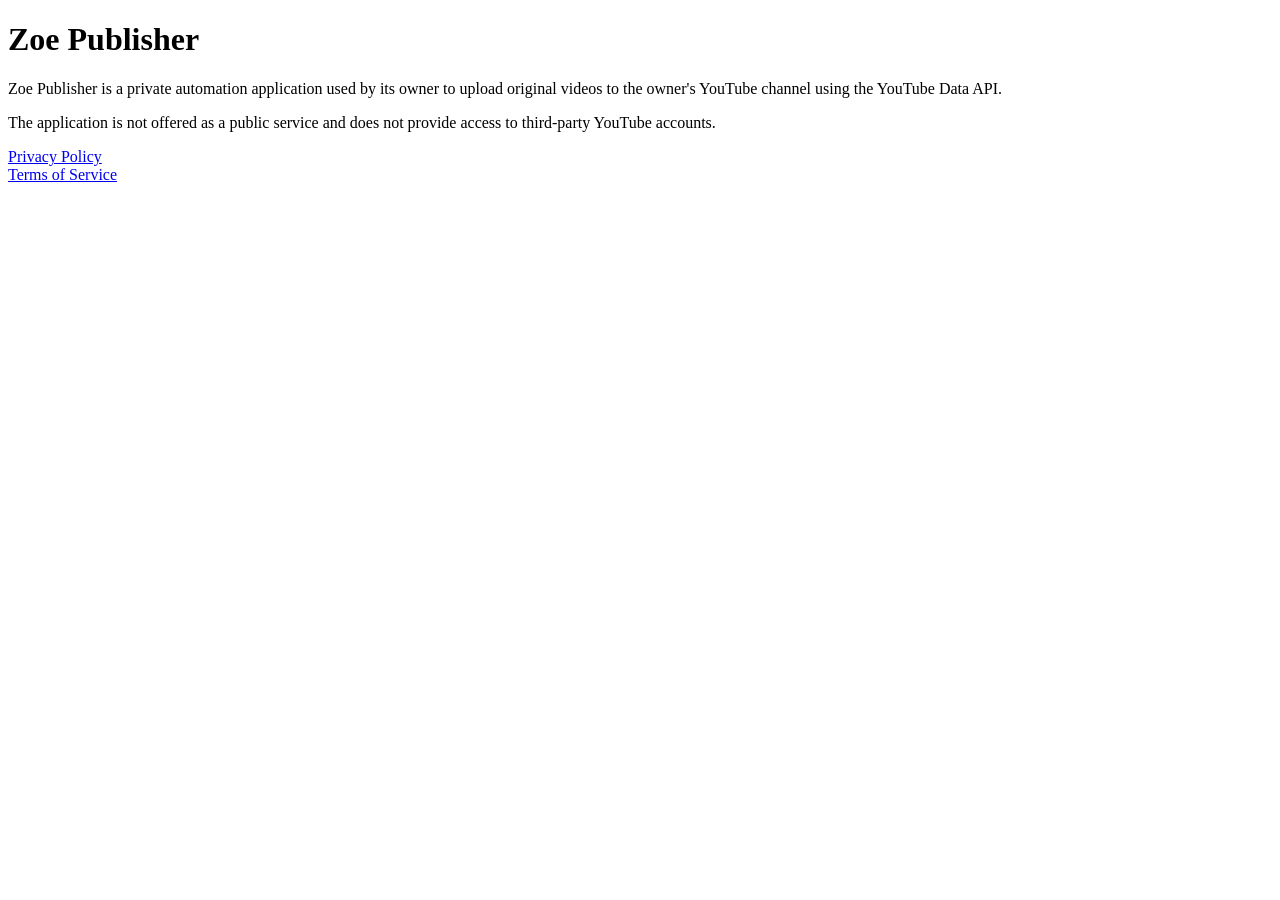
==== index.html @ 76211de9 "Create index.html" ====
<!doctype html>
<html lang="en">
<head>
  <meta charset="utf-8">
  <title>Zoe Publisher</title>
</head>
<body>
  <h1>Zoe Publisher</h1>

  <p>
    Zoe Publisher is a private automation application used by its owner
    to upload original videos to the owner's YouTube channel using the
    YouTube Data API.
  </p>

  <p>
    The application is not offered as a public service and does not provide
    access to third-party YouTube accounts.
  </p>

  <p>
    <a href="/privacy.html">Privacy Policy</a><br>
    <a href="/terms.html">Terms of Service</a>
  </p>
</body>
</html>
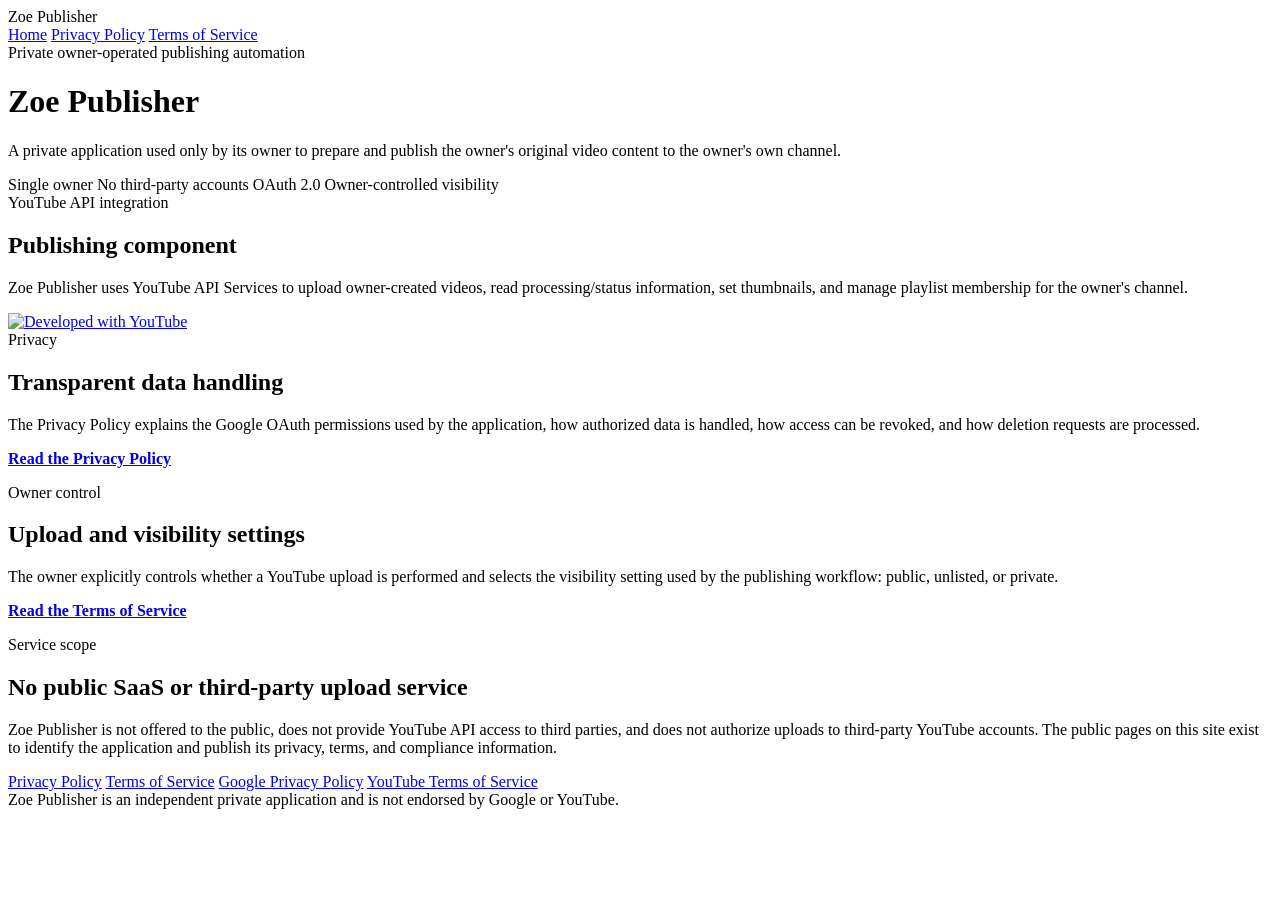
==== commit 21435d4c: "docs: strengthen homepage for YouTube API audit" ====
--- a/index.html
+++ b/index.html
@@ -2,25 +2,81 @@
 <html lang="en">
 <head>
   <meta charset="utf-8">
+  <meta name="viewport" content="width=device-width, initial-scale=1">
+  <meta name="robots" content="noindex, nofollow">
   <title>Zoe Publisher</title>
+  <link rel="stylesheet" href="/style.css">
 </head>
 <body>
-  <h1>Zoe Publisher</h1>
+<header>
+  <div class="wrap nav">
+    <div class="brand">Zoe Publisher</div>
+    <nav aria-label="Primary">
+      <a href="/">Home</a>
+      <a href="/privacy.html">Privacy Policy</a>
+      <a href="/terms.html">Terms of Service</a>
+    </nav>
+  </div>
+</header>
+<main>
+  <div class="wrap">
+    <div class="hero">
+      <div class="card">
+        <div class="kicker">Private owner-operated publishing automation</div>
+        <h1>Zoe Publisher</h1>
+        <p class="lead">A private application used only by its owner to prepare and publish the owner's original video content to the owner's own channel.</p>
+        <div class="badges">
+          <span class="badge">Single owner</span>
+          <span class="badge">No third-party accounts</span>
+          <span class="badge">OAuth 2.0</span>
+          <span class="badge">Owner-controlled visibility</span>
+        </div>
+      </div>
 
-  <p>
-    Zoe Publisher is a private automation application used by its owner
-    to upload original videos to the owner's YouTube channel using the
-    YouTube Data API.
-  </p>
+      <div class="card integration">
+        <div>
+          <div class="kicker">YouTube API integration</div>
+          <h2>Publishing component</h2>
+          <p>Zoe Publisher uses YouTube API Services to upload owner-created videos, read processing/status information, set thumbnails, and manage playlist membership for the owner's channel.</p>
+        </div>
+        <a class="integration-logo" href="https://www.youtube.com/" aria-label="Open YouTube">
+          <img src="https://developers.google.com/static/youtube/images/developed-with-youtube-sentence-case-light.png" alt="Developed with YouTube">
+        </a>
+      </div>
+    </div>
 
-  <p>
-    The application is not offered as a public service and does not provide
-    access to third-party YouTube accounts.
-  </p>
+    <section class="grid">
+      <div class="card">
+        <div class="kicker">Privacy</div>
+        <h2>Transparent data handling</h2>
+        <p>The Privacy Policy explains the Google OAuth permissions used by the application, how authorized data is handled, how access can be revoked, and how deletion requests are processed.</p>
+        <p><a href="/privacy.html"><strong>Read the Privacy Policy</strong></a></p>
+      </div>
+      <div class="card">
+        <div class="kicker">Owner control</div>
+        <h2>Upload and visibility settings</h2>
+        <p>The owner explicitly controls whether a YouTube upload is performed and selects the visibility setting used by the publishing workflow: public, unlisted, or private.</p>
+        <p><a href="/terms.html"><strong>Read the Terms of Service</strong></a></p>
+      </div>
+    </section>
 
-  <p>
-    <a href="/privacy.html">Privacy Policy</a><br>
-    <a href="/terms.html">Terms of Service</a>
-  </p>
+    <section class="card">
+      <div class="kicker">Service scope</div>
+      <h2>No public SaaS or third-party upload service</h2>
+      <p>Zoe Publisher is not offered to the public, does not provide YouTube API access to third parties, and does not authorize uploads to third-party YouTube accounts. The public pages on this site exist to identify the application and publish its privacy, terms, and compliance information.</p>
+    </section>
+  </div>
+</main>
+<footer>
+  <div class="wrap">
+    <div class="links">
+      <a href="/privacy.html">Privacy Policy</a>
+      <a href="/terms.html">Terms of Service</a>
+      <a href="https://policies.google.com/privacy">Google Privacy Policy</a>
+      <a href="https://www.youtube.com/t/terms">YouTube Terms of Service</a>
+    </div>
+    <div>Zoe Publisher is an independent private application and is not endorsed by Google or YouTube.</div>
+  </div>
+</footer>
 </body>
 </html>
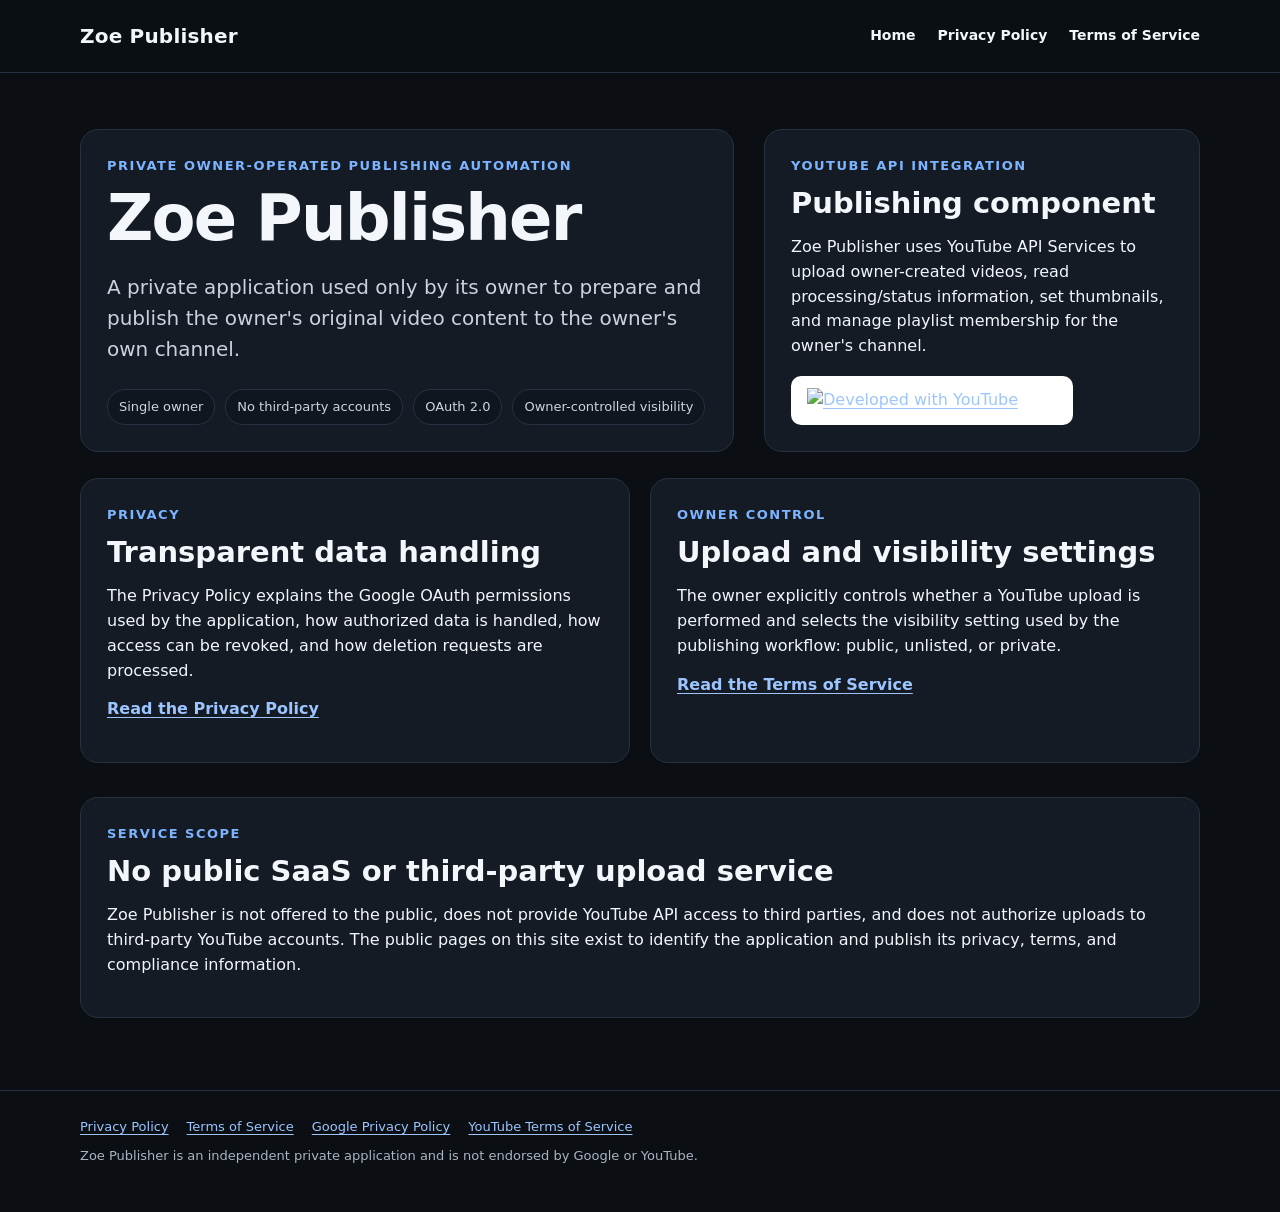
==== commit 86ebb2ad: "fix: use visible official YouTube branding on audit homepage" ====
--- a/index.html
+++ b/index.html
@@ -40,7 +40,7 @@
           <p>Zoe Publisher uses YouTube API Services to upload owner-created videos, read processing/status information, set thumbnails, and manage playlist membership for the owner's channel.</p>
         </div>
         <a class="integration-logo" href="https://www.youtube.com/" aria-label="Open YouTube">
-          <img src="https://developers.google.com/static/youtube/images/developed-with-youtube-sentence-case-light.png" alt="Developed with YouTube">
+          <img src="https://developers.google.com/static/youtube/images/developed-with-youtube-sentence-case-dark.png" alt="Developed with YouTube">
         </a>
       </div>
     </div>
--- a/style.css
+++ b/style.css
@@ -0,0 +1,65 @@
+:root {
+  --bg: #0b0f14;
+  --panel: #141b24;
+  --panel2: #10161e;
+  --text: #f3f6fa;
+  --muted: #a9b4c2;
+  --line: #263241;
+  --accent: #7db4ff;
+  --ok: #8bd0a8;
+  --warn: #f4cd7a;
+}
+* { box-sizing: border-box; }
+html { color-scheme: dark; }
+body {
+  margin: 0;
+  background: var(--bg);
+  color: var(--text);
+  font-family: Inter, ui-sans-serif, system-ui, -apple-system, BlinkMacSystemFont, "Segoe UI", Arial, sans-serif;
+  line-height: 1.55;
+}
+a { color: #9cc5ff; text-underline-offset: 3px; }
+.wrap { width: min(1120px, calc(100% - 48px)); margin: 0 auto; }
+header { border-bottom: 1px solid var(--line); background: rgba(11,15,20,.96); }
+.nav { min-height: 72px; display: flex; align-items: center; justify-content: space-between; gap: 24px; }
+.brand { font-weight: 800; letter-spacing: .2px; font-size: 20px; }
+nav { display: flex; gap: 22px; align-items: center; }
+nav a { color: var(--text); text-decoration: none; font-weight: 650; font-size: 14px; }
+main { padding: 56px 0 72px; }
+.hero { display: grid; grid-template-columns: 1.2fr .8fr; gap: 30px; align-items: stretch; }
+h1 { font-size: clamp(42px, 5vw, 66px); line-height: 1.03; margin: 0 0 20px; letter-spacing: -1.8px; }
+h2 { font-size: 29px; line-height: 1.2; margin: 0 0 14px; }
+h3 { font-size: 20px; margin: 0 0 10px; }
+p { margin: 0 0 14px; }
+.lead { font-size: 20px; color: #c9d3df; max-width: 760px; }
+.card { background: var(--panel); border: 1px solid var(--line); border-radius: 18px; padding: 26px; }
+.integration { display: flex; flex-direction: column; justify-content: space-between; min-height: 292px; }
+.integration-logo { display: inline-flex; align-items: center; background: #fff; border-radius: 10px; padding: 12px 16px; width: fit-content; }
+.integration-logo img { width: 250px; height: auto; display: block; }
+.kicker { color: var(--accent); font-size: 13px; font-weight: 800; letter-spacing: 1.5px; text-transform: uppercase; margin-bottom: 10px; }
+.badges { display: flex; flex-wrap: wrap; gap: 10px; margin-top: 24px; }
+.badge { border: 1px solid var(--line); border-radius: 999px; padding: 7px 11px; color: #cbd5e1; font-size: 13px; background: var(--panel2); }
+.grid { display: grid; grid-template-columns: repeat(2, minmax(0,1fr)); gap: 20px; margin-top: 26px; }
+section { margin-top: 34px; }
+ul { margin: 10px 0 4px 22px; padding: 0; }
+li { margin: 7px 0; }
+.compliance { border-left: 4px solid var(--ok); }
+.compliance-summary { margin-top: 20px; }
+.summary-grid { display: grid; grid-template-columns: repeat(2, minmax(0, 1fr)); gap: 12px; }
+.summary-item { padding: 14px 16px; background: var(--panel2); border: 1px solid var(--line); border-radius: 12px; font-size: 14px; }
+.summary-item strong { display: block; color: #eef5fb; margin-bottom: 3px; }
+.note { color: var(--muted); font-size: 14px; }
+.code { font-family: ui-monospace, SFMono-Regular, Menlo, Consolas, monospace; font-size: 13px; overflow-wrap: anywhere; color: #d6e6ff; }
+footer { border-top: 1px solid var(--line); color: var(--muted); padding: 26px 0 46px; font-size: 13px; }
+footer .links { display: flex; gap: 18px; flex-wrap: wrap; margin-bottom: 8px; }
+@media (max-width: 800px) {
+  .hero, .grid, .summary-grid { grid-template-columns: 1fr; }
+  .nav { align-items: flex-start; flex-direction: column; padding: 18px 0; }
+  nav { flex-wrap: wrap; }
+}
+@media print {
+  body { background: white; color: #111; }
+  header, footer { display: none; }
+  .card, .summary-item { border: 1px solid #bbb; background: white; color: #111; }
+  a { color: #0645ad; }
+}
